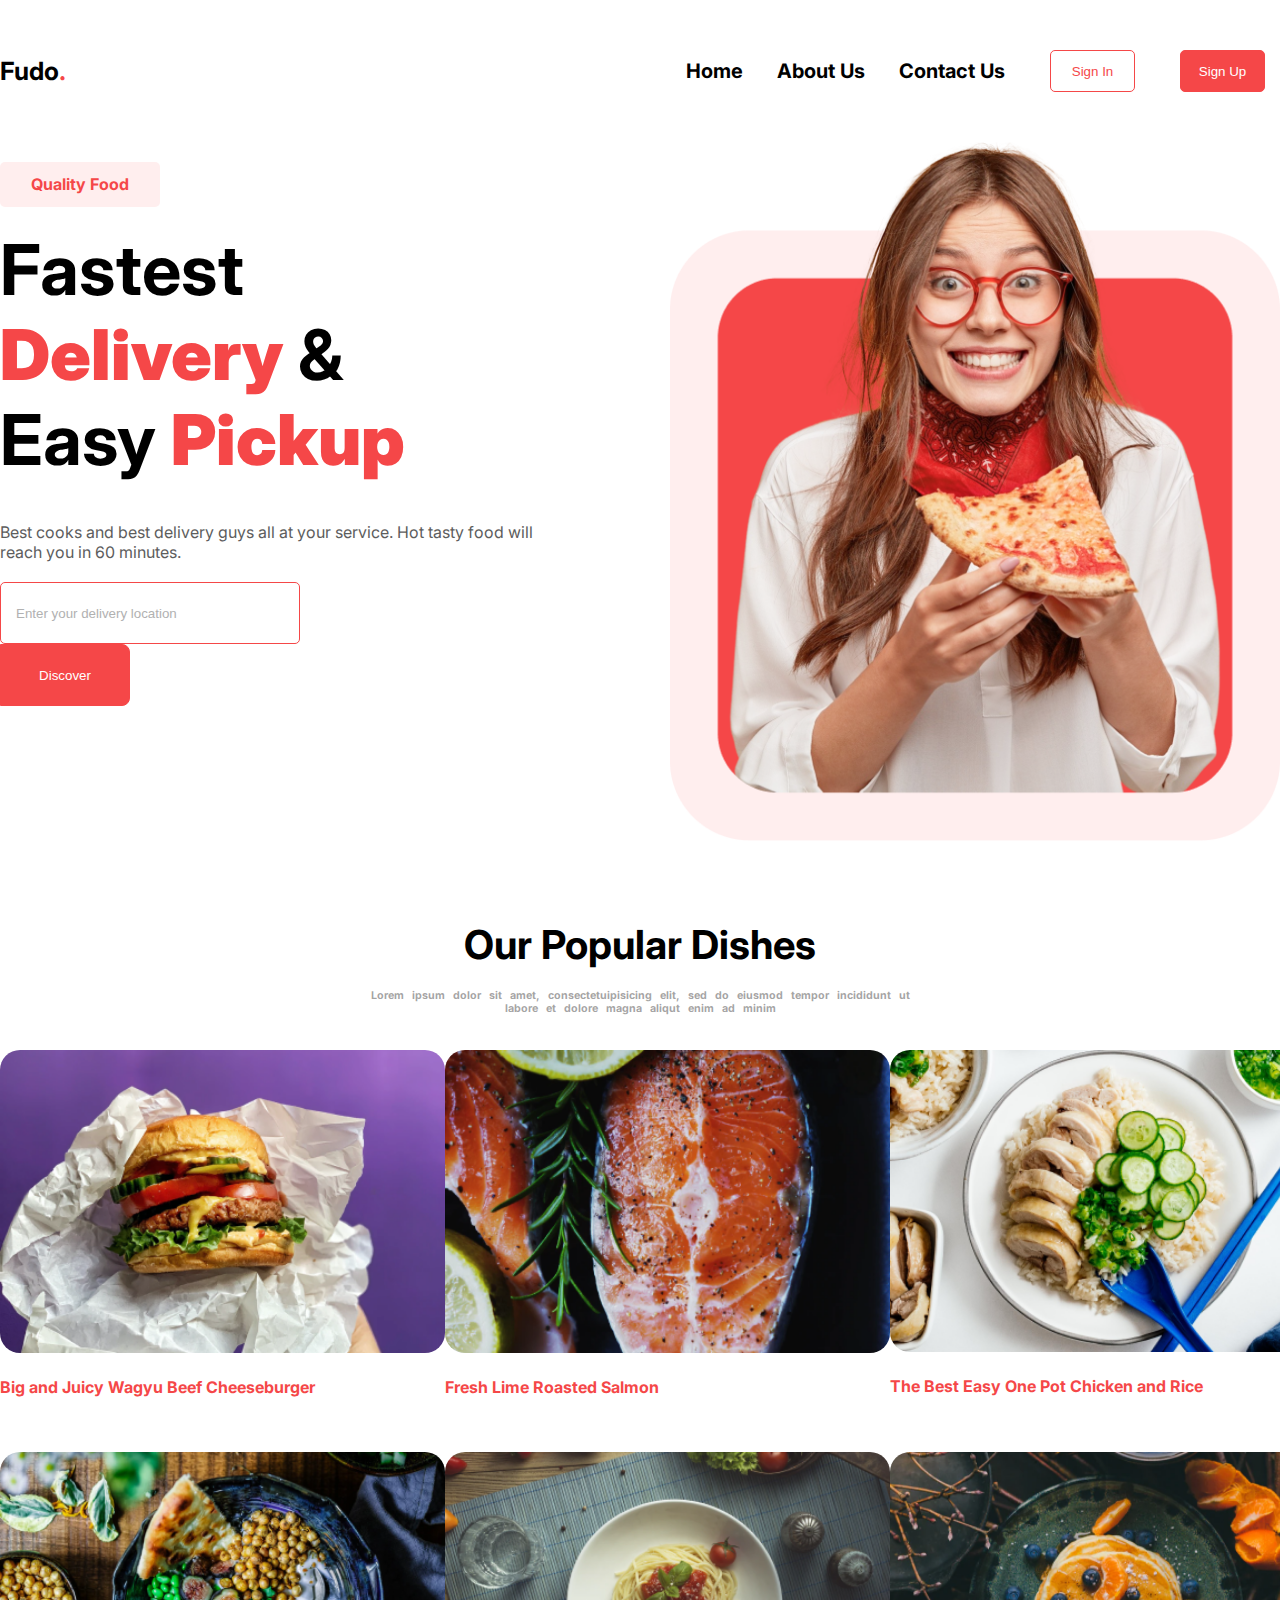
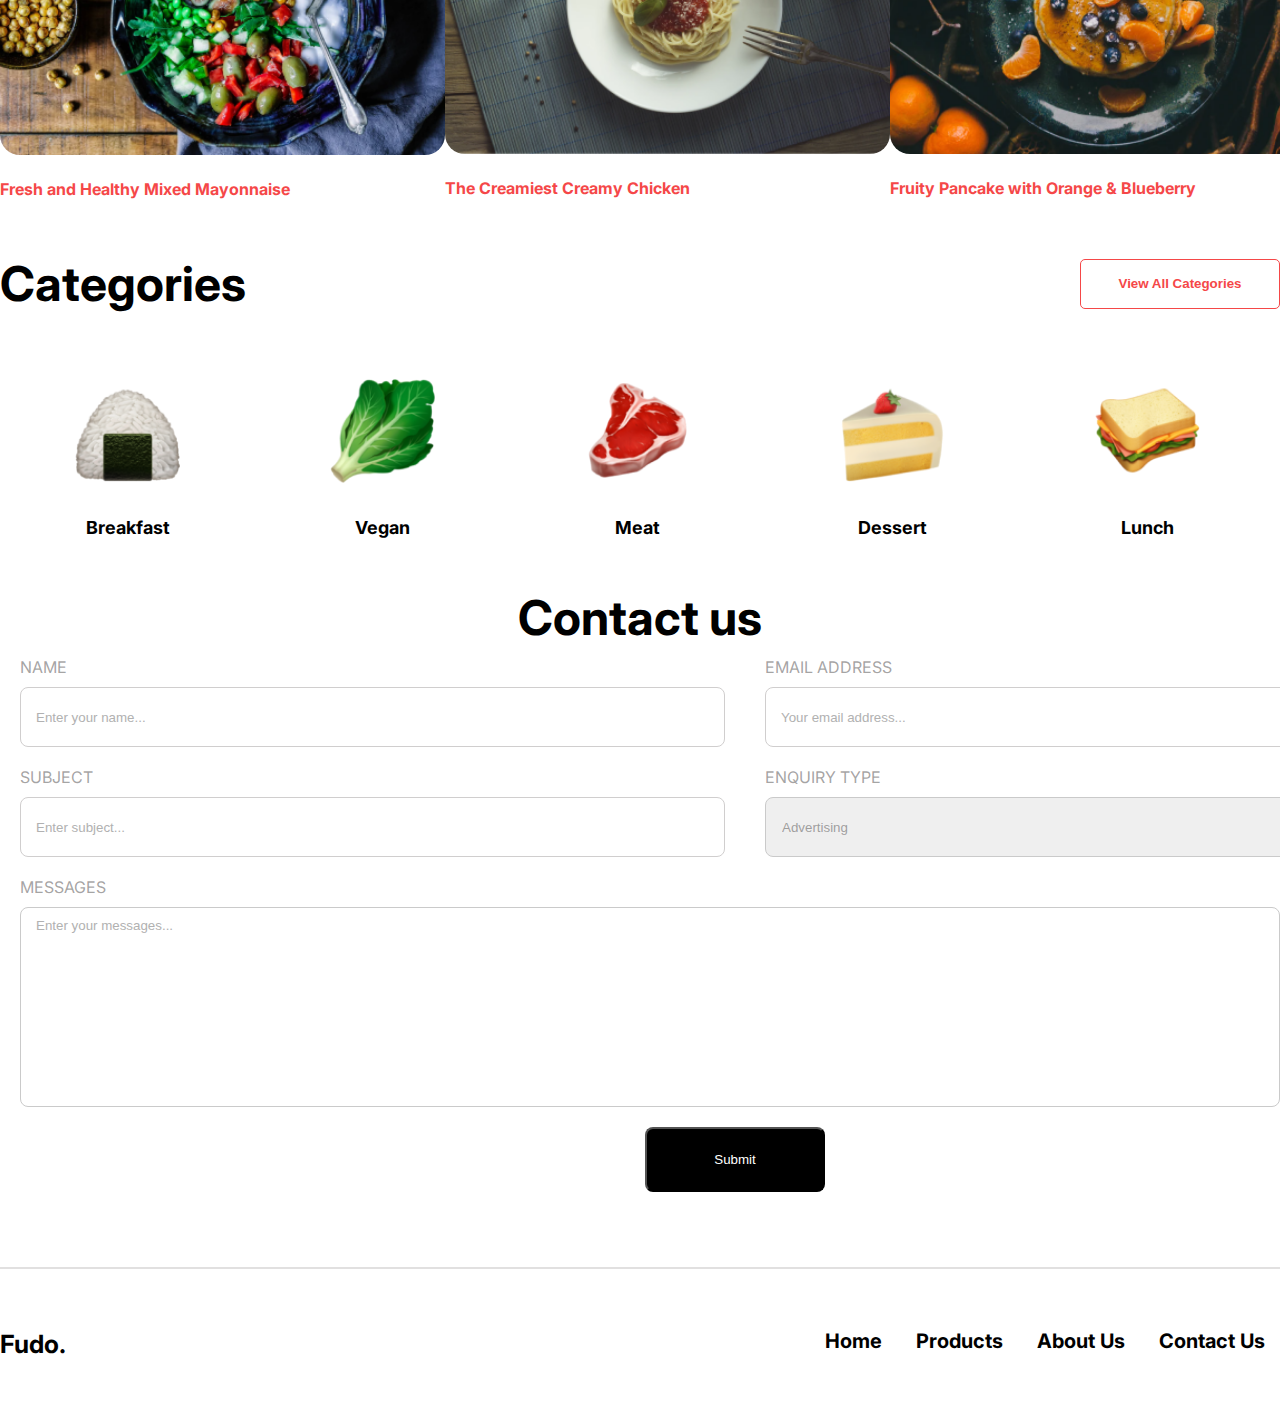
==== index.html @ 9d68d571 "first commit" ====
<!DOCTYPE html>
<html lang="en">
<head>
    <meta charset="UTF-8">
    <meta http-equiv="X-UA-Compatible" content="IE=edge">
    <meta name="viewport" content="width=device-width, initial-scale=1.0">
    <title>Home</title>
    <link rel="stylesheet" href="./css/home.css">
</head>
<body>
    <div class="container">
        <div class="header">
            <div class="header_left">
                <h5>Fudo<span style="color:#F54748">.</span></h5>
            </div>
            <div class="header_right">
                <div class="menu">
                    <ul>
                        <li><a href=".comp/home.html">Home</a></li>
                        <li><a href=".comp/product.html">About Us</a></li>
                        <li><a href=".comp/detail.html">Contact Us</a></li>
                    </ul>
                </div>
                <div class="signIn">
                    <a href=".comp/login.html"><button>Sign In</button></a>
                </div>
                <div class="signUp">
                    <a href=".comp/signUp.html"><button>Sign Up</button></a>
                    
                </div>
            </div>
        </div>
        <div class="sub_content">
            <div class="sub_text">
                <div class="quality">
                    <b><p>Quality Food</p></b>
                </div>
                <br>
                <div class="text_big">
                    <h1>Fastest <br><strong style="color:#F54748;"> Delivery</strong> & <br> Easy <strong style="color:#F54748;"> Pickup</strong></h1>
                </div>
                <div class="text_small">
                    <p>Best cooks and best delivery guys all at your service. Hot tasty food will <br> reach you in 60 minutes.</p>
                </div>
                <div class="discover">
                    <div>
                        <input type="text" placeholder="Enter your delivery location">
                    </div>
                    <div>
                        <button>Discover</button>
                    </div>
                    
                </div>
            </div>
            <div class="sub_banner_img">
                <img src="./imgs/Images.png" alt="">
            </div>
        </div>
        <div class="text_between">
            <h2>Our Popular Dishes</h2>
            <div class="h6-one">
                <h6>Lorem ipsum dolor sit amet, consectetuipisicing elit, sed do eiusmod tempor incididunt ut <br> labore et dolore magna aliqut enim ad minim </h6>
            </div>
            
        </div>
        <div class="news">
            <div class="news_content_one">
                <div class="content_item">
                    <img src="./imgs/image 26.png" alt="">
                    <div class="item_p"> <p>Big and Juicy Wagyu Beef Cheeseburger</p></div>
                </div>
                <div class="content_item">
                    <img src="./imgs/image 26 (1).png" alt="">
                    <div class="item_p"><p>Fresh Lime Roasted Salmon</p></div>
                </div>
                <div class="content_item">
                    <img src="./imgs/image 26 (2).png" alt="">
                    <div class="item_p"><p>The Best Easy One Pot Chicken and Rice</p></div>
                </div>
            </div>
            <div class="news_content_one">
                <div class="content_item">
                    <img src="./imgs/image 26 (3).png" alt="">
                    <div class="item_p"><p>Fresh and Healthy Mixed Mayonnaise </p></div>
                </div>
                <div class="content_item">
                    <img src="./imgs/image 26 (4).png" alt="">
                    <div class="item_p"><p>The Creamiest Creamy Chicken</p></div>
                </div>
                <div class="content_item">
                    <img src="./imgs/image 26 (5).png" alt="">
                    <div class="item_p"><p>Fruity Pancake with Orange & Blueberry</p></div>
                </div>
            </div>
        </div>
        <div class="cate">
            <div class="Categories">
                <div class="h2-cate"><h2>Categories</h2></div>
                <div class="btn-cate"><button>View All Categories</button></div>
            </div>
            <div class="img_food">
                <div class="food_item">
                    <img src="./imgs/rice.png" alt="">
                    <p>Breakfast</p>
                </div>
                <div class="food_item">
                    <img src="./imgs/rau.png" alt="">
                    <p>Vegan</p>
                </div>
                <div class="food_item">
                    <img src="./imgs/meat.png" alt="">
                    <p>Meat</p>
                </div>
                <div class="food_item">
                    <img src="./imgs/ceak.png" alt="">
                    <p>Dessert</p>
                </div>
                <div class="food_item">
                    <img src="./imgs/sanwich.png" alt="">
                    <p>Lunch</p>
                </div>
                <div class="food_item">
                    <img src="./imgs/so.png" alt="">
                    <p>Chocolate</p>
                </div>
                
            </div>
            <div class="form-cate">
                <h2>Contact us</h2>
                <div class="form_check">
                        <div class="form_item">
                             <label class="form_label" for="">NAME</label> <br>
                            <input class="form_req" type="text" placeholder="Enter your name...">
                            <br>
                        </div>
                        <div class="form_item">
                            <label class="form_label"  for="">EMAIL ADDRESS</label> <br>
                            <input class="form_req" type="email" placeholder="Your email address...">
                            <br>
                           </div>
                       <div class="form_item">
                         <label class="form_label"  for="">SUBJECT</label> <br>
                        <input class="form_req" type="text" placeholder="Enter subject...">
                        <br>
                        </div>
                      
               
                    <div class="form_item">
                        <label class="form_label" for="">ENQUIRY TYPE</label> <br>
                        <select class="form_select" name="" id="">
                            <option value="">Advertising</option>
                            <option value="">Advertising 1</option>
                            <option value="">Advertising 2</option>
                        </select>
                    </div>
                 
                </div>
                  
                       
                  
                </div>
            <div class="form_big"> 
                <div class="form_big_item">
                    <label for="">MESSAGES</label> <br>
                    <input id="messeges" type="text" placeholder="Enter your messages...">
                </div>
                <div class="btn_two">
                    <button type="submit" required>Submit</button>
                </div>
            
          
            </div>
        </div>
        <hr>
        </div>
        <div class="fooster_home">
            <div class="fooster_left">
                <h5>Fudo.</h5>
            </div>
            <div class="fooster_right">
                <ul>
                    <li><a href="#">Home</a></li>
                    <li><a href="#">Products</a></li>
                    <li><a href="#">About Us</a></li>
                    <li><a href="#">Contact Us</a></li>
                </ul>
            </div>
        </div>
    </div>
</body>
</html>
---- css/home.css ----
@import url('https://fonts.googleapis.com/css2?family=Inter:wght@400;600&display=swap');
*{
    margin: 0;
    padding: 0;
    box-sizing: border-box;
}
body{
    font-family: 'Inter';
}
/* responsive cho man mobile */


.container{
    max-width: 1440px;
    margin: 0 auto;
}

.header{
    display: flex;
    justify-content: space-between;
    align-items: center;
    margin-top: 50px;
}
.header_left h5{
    font-size: 25px;
}
 .header_right li{
    display: inline-block;
}
.header_right a{
    text-decoration: none; 
    padding: 0 15px;
    font-size: 20px;
    color:black;
    font-weight: bold;
} 
.signIn button{
    width: 85px;
    height: 42px;
    margin: 0 15px;
    border: 1px solid #F54748;
    background-color: white;
    border-radius: 5px;
    color: #F54748;
    cursor: pointer;
}
.signUp button{
    width: 85px;
    height: 42px;
    border-radius: 5px;
    border: 1px solid #F54748;
    background-color:  #F54748;
    color: white;
    cursor: pointer;
}
.menu a:hover{
    color:#F54748;
}
.header_right{
    display: flex;
    align-items: center;
}
.sub_content{
    display: flex;
    justify-content: space-between;
    margin-top: 50px;
}
.quality{
    width: 160px;
    height: 45px;
    background-color: #FFEEEE;
    border-radius: 5px;
}
.quality p{
    text-align: center;
    padding-top: 12px;
    color:#F54748;
}
.sub_banner_img img{
    width: 610px;
}
.sub_text{
    width: 620px;
    margin-top: 20px;
}
.text_big h1{
    font-size: 70px;
    font-weight: bold;
}
.text_big{
    margin-bottom: 40px;
}
.text_small p{
    color:#5D5D5D;
}
.text_small{
    margin-bottom: 20px;
}
.discover{
    position: relative;
    
}
.discover input{
    width: 300px;
    height: 62px;
    border-radius: 5px;
    border: 1px solid #F54748;
}
.discover button{
    width: 130px;
    height: 62px;
    left: 291px;
    border-radius: 8px;
    border-top-left-radius:0 ;
    border-bottom-left-radius:0 ;
    background-color: #F54748;
    border: #F54748 1px solid;
    color: white;
    cursor: pointer;
}
::placeholder{
    padding-left: 15px ;
    color:#B1B1B1;
}
#messeges::placeholder{
   position: absolute;
   top: 5%;
}
.text_between{
    text-align: center;
}
.text_between h2{
    margin-top: 75px;
}
.h6-one h6{
    word-spacing: 5px;
    color: #68666699;
}
.h6-one{
    margin-top: 20px;
}
.text_between h2{
    font-size: 40px;
}
.news_content_one{
    display: flex;
    justify-content: space-between;
}
.news{
    margin-top: 35px;
}
.content_item img{
    width: 445px;
    border-radius: 20px;
}
.item_p p{
    color:#F54748;
    margin: 20px 0;
    font-weight: bold;
    margin-bottom: 55px;
}
.Categories{
    display: flex;
    justify-content: space-between;
    align-items: center;
}
.h2-cate h2{
    font-size: 48px;
}
.btn-cate button{
    width: 200px;
    height: 50px;
    color:#F54748;
    border-radius: 5px;
    background-color: white;
    font-weight: bold;
    border:1px solid #F54748;
    cursor: pointer;
}
.img_food{
    display: flex;
    justify-content: space-around;
    margin-top: 65px;
    
}
.img_food img{
    width: 105px;
    margin: 0 75px;
}
.food_item p{
    font-weight: bold;
    font-size: 18px;
    text-align: center;
    margin-top: 30px;
}
.form-cate h2{
    text-align: center;
    margin-top: 50px;
    font-size: 48px;
}
.form_check{
    display: flex;
    justify-content: space-between;
}
.form_req{
    width: 705px;
    height: 60px;
    margin-bottom: 10px;
    border-radius: 8px;
    border: 1px #cacaca solid;
}
.form_label{
    line-height: 40px;
    color: #68666699;
}
.form_req{
    width: 705px;
    height: 60px;
    margin-bottom: 10px;
    border-radius: 8px;
    border: 1px #d0cece solid;
}
.form_label{
    line-height: 40px;
    color: #68666699;
}
.form_select{
    width: 705px;
    height: 60px;
    margin-bottom: 10px;
    border-radius: 8px;
    padding: 0 12px;
    color: #68666699;
    border: 1px #cacaca solid;
}
.form_check{
    display: grid;
    grid-template-columns: repeat(2,1fr)
}
.form_big{
    margin-left: 20px;
}
.form_big input{
    margin-left:0%;
    width: 100%;
    height: 200px;
    border-radius: 8px;
    border: 1px #cacaca solid;
}
.form_big label{
    line-height: 40px;
    color: #68666699;
} 
.btn_two button{
    margin-top: 20px;
    width: 180px;
    height: 65px;
    color: white;
    background-color: black;
    border-radius: 8px;
    margin-left: 625px;
    cursor: pointer;
}
.form_item{
    margin:0 20px;
}

hr{
    border: 1px #e1e0e0 solid;
    margin-top: 75px;
}
.fooster_home{
    display: flex;
    justify-content: space-between;
    margin-top: 60px;
    margin-bottom: 50px;
}
.fooster_home h5{
    font-size: 25px;
}
.fooster_home li{
    display: inline-block;
}
.fooster_home a{
    text-decoration: none;
    padding: 0 15px;
    color:black;
    font-size: 20px;
    font-weight: bold;
}
.fooster_home a:hover{
    color:#F54748;
}


@media only screen and (max-width:1024px){
    .container{
        max-width:1024px;
        width: 1440px;
        margin: 0 auto;
    }
    .news_content_one{
        display: grid;
        grid-template-columns:repeat(2,1fr)
    }
   
    .img_food{
        display: grid;
        grid-template-columns:repeat(3,1fr) 
    }
    .form_left input{
        width: 705px;
        height: 60px;
        margin-bottom: 10px;
        border-radius: 8px;
        border: 1px #cacaca solid;
    }
    .form_left label{
        line-height: 40px;
        color: #68666699;
    }
    
    .form_check{
        display:grid;
        grid-template-columns:repeat(1,1fr);
       
    }

    .form_big{
        margin-left: 20px;
    }
    .form_big input{
        margin-left:0%;
        width: 100%;
        height: 200px;
        border-radius: 8px;
        border: 1px #cacaca solid;
    }
    .form_big label{
        line-height: 40px;
        color: #68666699;
    } 
}
@media only screen and (max-width:600px){
    .container{
         max-width: 600px;
    }
    
 }
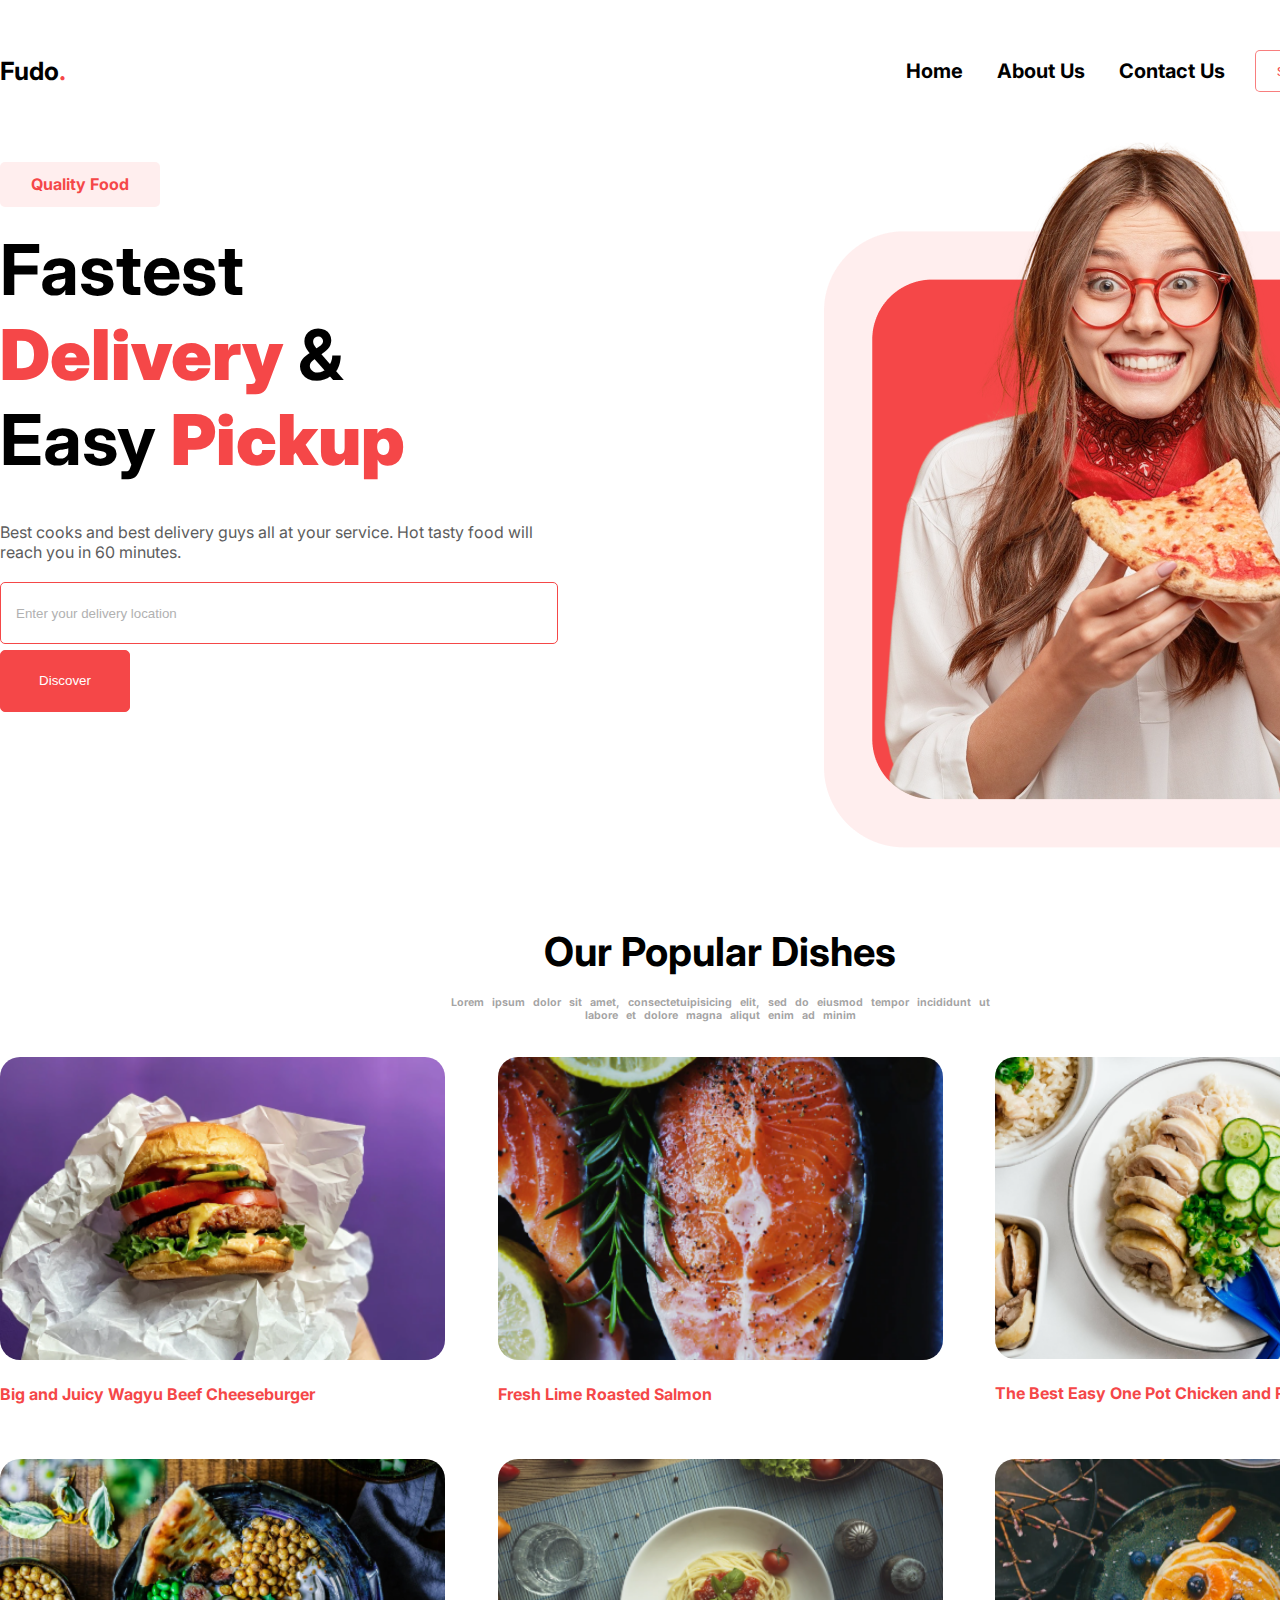
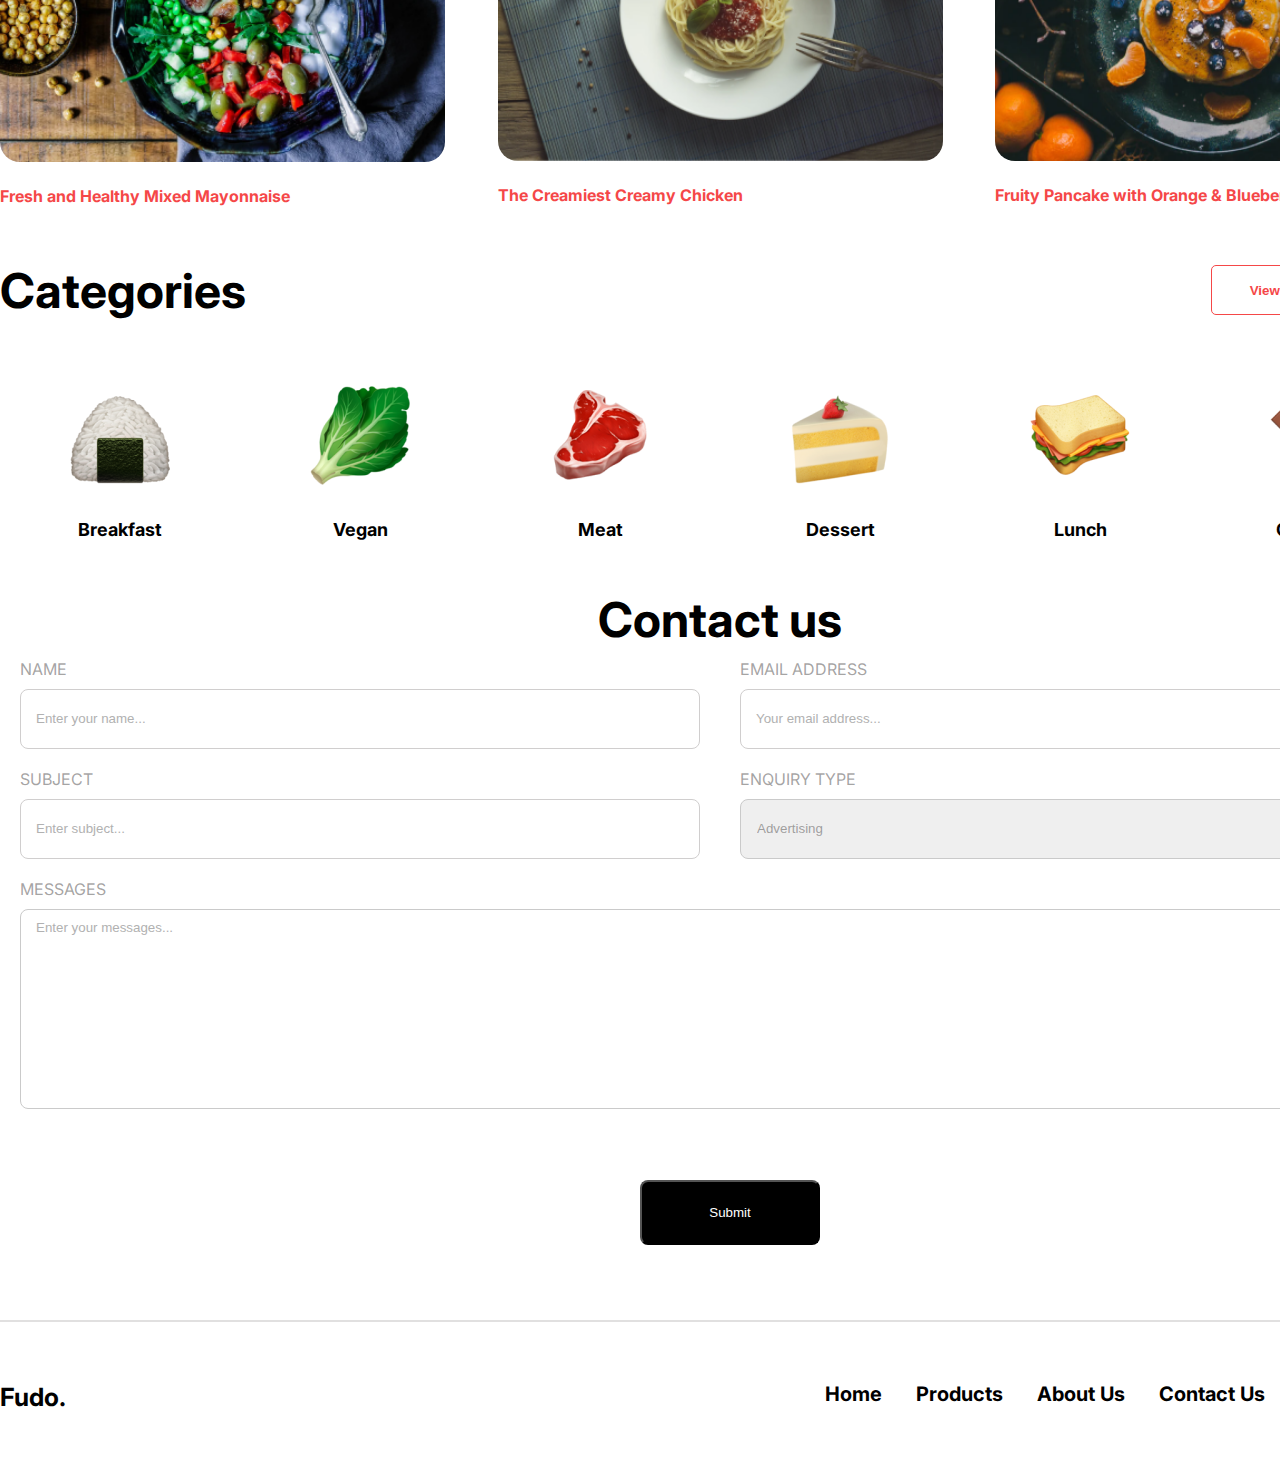
==== commit a628c956: "first commit" ====
--- a/index.html
+++ b/index.html
@@ -1,5 +1,6 @@
 <!DOCTYPE html>
 <html lang="en">
+
 <head>
     <meta charset="UTF-8">
     <meta http-equiv="X-UA-Compatible" content="IE=edge">
@@ -7,40 +8,131 @@
     <title>Home</title>
     <link rel="stylesheet" href="./css/home.css">
 </head>
+
 <body>
     <div class="container">
         <div class="header">
+            <div class="open" onclick="showhide()">
+                <span>
+
+                </span>
+                <span>
+
+                </span>
+                <span>
+
+                </span>
+            </div>
             <div class="header_left">
                 <h5>Fudo<span style="color:#F54748">.</span></h5>
             </div>
             <div class="header_right">
-                <div class="menu">
+
+                <!-- <div class="menu">
                     <ul>
                         <li><a href=".comp/home.html">Home</a></li>
                         <li><a href=".comp/product.html">About Us</a></li>
                         <li><a href=".comp/detail.html">Contact Us</a></li>
                     </ul>
-                </div>
-                <div class="signIn">
+                </div> -->
+                <!-- <div class="signIn">
                     <a href=".comp/login.html"><button>Sign In</button></a>
                 </div>
                 <div class="signUp">
                     <a href=".comp/signUp.html"><button>Sign Up</button></a>
-                    
-                </div>
+                </div> -->
+                <script>
+                    let headerLast = ``
+                    let headerfull = `<div class="menu">
+                    <ul>
+                        <li><a href=".comp/home.html">Home</a></li>
+                        <li><a href=".comp/product.html">About Us</a></li>
+                        <li><a href=".comp/detail.html">Contact Us</a></li>
+                    </ul>
+                </div> <div class="signIn">
+                    <a href=".comp/login.html"><button>Sign In</button></a>
+                </div> <div class="signUp">
+                    <a href=".comp/signUp.html"><button>Sign Up</button></a>
+                </div>`
+                    let headerSign = `<div class="signIn">
+                    <a href=".comp/login.html"><button>Sign In</button></a>
+                </div> <div class="signUp">
+                    <a href=".comp/signUp.html"><button>Sign Up</button></a>
+                </div>`
+                    let headerMenu = ` <div class="close" onclick="showhide()">
+                    <span>
+
+                    </span>
+                    <span>
+
+                    </span>
+                   
+                </div><div class="menu">
+                    <ul>
+                        <li><a href=".comp/home.html">Home</a></li>
+                        <li><a href=".comp/product.html">About Us</a></li>
+                        <li><a href=".comp/detail.html">Contact Us</a></li>
+                    </ul>
+                </div>`
+
+                    const header = document.querySelector('.header')
+                    const menu_content = document.createElement('div')
+                    menu_content.className = 'header_sign'
+                    const headerRight = document.querySelector('.header_right')
+                    const open = document.querySelector('.open')
+
+                    console.log(headerRight)
+                    window.addEventListener("load", () => {
+                        if (window.innerWidth < 660) {
+                            headerRight.innerHTML = headerMenu
+                            menu_content.innerHTML = headerSign
+                            header.appendChild(menu_content)
+                        } else {
+
+                            headerRight.innerHTML = headerfull
+
+
+                        }
+                    })
+                    window.addEventListener("resize", () => {
+                        if (window.innerWidth < 660) {
+                            headerRight.innerHTML = headerMenu
+                            menu_content.innerHTML = headerSign
+                            header.appendChild(menu_content)
+
+                        } else {
+                            headerRight.innerHTML = headerfull
+                            header.removeChild(menu_content)
+
+                        }
+                    })
+                    const showhide = () => {
+                        headerRight.classList.toggle('active')
+                    }
+                    window.addEventListener('scroll', () => {
+                        console.log('w')
+                        if (document.documentElement.scrollTop > 20) {
+                            header.classList.add('active1')
+                        } else { header.classList.remove('active1') }
+                    })
+                </script>
             </div>
         </div>
         <div class="sub_content">
             <div class="sub_text">
                 <div class="quality">
-                    <b><p>Quality Food</p></b>
+                    <b>
+                        <p>Quality Food</p>
+                    </b>
                 </div>
                 <br>
                 <div class="text_big">
-                    <h1>Fastest <br><strong style="color:#F54748;"> Delivery</strong> & <br> Easy <strong style="color:#F54748;"> Pickup</strong></h1>
+                    <h1>Fastest <br><strong style="color:#F54748;"> Delivery</strong> & <br> Easy <strong
+                            style="color:#F54748;"> Pickup</strong></h1>
                 </div>
                 <div class="text_small">
-                    <p>Best cooks and best delivery guys all at your service. Hot tasty food will <br> reach you in 60 minutes.</p>
+                    <p>Best cooks and best delivery guys all at your service. Hot tasty food will <br> reach you in 60
+                        minutes.</p>
                 </div>
                 <div class="discover">
                     <div>
@@ -49,7 +141,7 @@
                     <div>
                         <button>Discover</button>
                     </div>
-                    
+
                 </div>
             </div>
             <div class="sub_banner_img">
@@ -59,43 +151,58 @@
         <div class="text_between">
             <h2>Our Popular Dishes</h2>
             <div class="h6-one">
-                <h6>Lorem ipsum dolor sit amet, consectetuipisicing elit, sed do eiusmod tempor incididunt ut <br> labore et dolore magna aliqut enim ad minim </h6>
-            </div>
-            
+                <h6>Lorem ipsum dolor sit amet, consectetuipisicing elit, sed do eiusmod tempor incididunt ut <br>
+                    labore et dolore magna aliqut enim ad minim </h6>
+            </div>
+
         </div>
         <div class="news">
             <div class="news_content_one">
                 <div class="content_item">
                     <img src="./imgs/image 26.png" alt="">
-                    <div class="item_p"> <p>Big and Juicy Wagyu Beef Cheeseburger</p></div>
+                    <div class="item_p">
+                        <p>Big and Juicy Wagyu Beef Cheeseburger</p>
+                    </div>
                 </div>
                 <div class="content_item">
                     <img src="./imgs/image 26 (1).png" alt="">
-                    <div class="item_p"><p>Fresh Lime Roasted Salmon</p></div>
+                    <div class="item_p">
+                        <p>Fresh Lime Roasted Salmon</p>
+                    </div>
                 </div>
                 <div class="content_item">
                     <img src="./imgs/image 26 (2).png" alt="">
-                    <div class="item_p"><p>The Best Easy One Pot Chicken and Rice</p></div>
+                    <div class="item_p">
+                        <p>The Best Easy One Pot Chicken and Rice</p>
+                    </div>
                 </div>
             </div>
             <div class="news_content_one">
                 <div class="content_item">
                     <img src="./imgs/image 26 (3).png" alt="">
-                    <div class="item_p"><p>Fresh and Healthy Mixed Mayonnaise </p></div>
+                    <div class="item_p">
+                        <p>Fresh and Healthy Mixed Mayonnaise </p>
+                    </div>
                 </div>
                 <div class="content_item">
                     <img src="./imgs/image 26 (4).png" alt="">
-                    <div class="item_p"><p>The Creamiest Creamy Chicken</p></div>
+                    <div class="item_p">
+                        <p>The Creamiest Creamy Chicken</p>
+                    </div>
                 </div>
                 <div class="content_item">
                     <img src="./imgs/image 26 (5).png" alt="">
-                    <div class="item_p"><p>Fruity Pancake with Orange & Blueberry</p></div>
+                    <div class="item_p">
+                        <p>Fruity Pancake with Orange & Blueberry</p>
+                    </div>
                 </div>
             </div>
         </div>
         <div class="cate">
             <div class="Categories">
-                <div class="h2-cate"><h2>Categories</h2></div>
+                <div class="h2-cate">
+                    <h2>Categories</h2>
+                </div>
                 <div class="btn-cate"><button>View All Categories</button></div>
             </div>
             <div class="img_food">
@@ -123,28 +230,28 @@
                     <img src="./imgs/so.png" alt="">
                     <p>Chocolate</p>
                 </div>
-                
+
             </div>
             <div class="form-cate">
                 <h2>Contact us</h2>
                 <div class="form_check">
-                        <div class="form_item">
-                             <label class="form_label" for="">NAME</label> <br>
-                            <input class="form_req" type="text" placeholder="Enter your name...">
-                            <br>
-                        </div>
-                        <div class="form_item">
-                            <label class="form_label"  for="">EMAIL ADDRESS</label> <br>
-                            <input class="form_req" type="email" placeholder="Your email address...">
-                            <br>
-                           </div>
-                       <div class="form_item">
-                         <label class="form_label"  for="">SUBJECT</label> <br>
+                    <div class="form_item">
+                        <label class="form_label" for="">NAME</label> <br>
+                        <input class="form_req" type="text" placeholder="Enter your name...">
+                        <br>
+                    </div>
+                    <div class="form_item">
+                        <label class="form_label" for="">EMAIL ADDRESS</label> <br>
+                        <input class="form_req" type="email" placeholder="Your email address...">
+                        <br>
+                    </div>
+                    <div class="form_item">
+                        <label class="form_label" for="">SUBJECT</label> <br>
                         <input class="form_req" type="text" placeholder="Enter subject...">
                         <br>
-                        </div>
-                      
-               
+                    </div>
+
+
                     <div class="form_item">
                         <label class="form_label" for="">ENQUIRY TYPE</label> <br>
                         <select class="form_select" name="" id="">
@@ -153,13 +260,13 @@
                             <option value="">Advertising 2</option>
                         </select>
                     </div>
-                 
-                </div>
-                  
-                       
-                  
-                </div>
-            <div class="form_big"> 
+
+                </div>
+
+
+
+            </div>
+            <div class="form_big">
                 <div class="form_big_item">
                     <label for="">MESSAGES</label> <br>
                     <input id="messeges" type="text" placeholder="Enter your messages...">
@@ -167,25 +274,26 @@
                 <div class="btn_two">
                     <button type="submit" required>Submit</button>
                 </div>
-            
-          
+
+
             </div>
         </div>
         <hr>
-        </div>
-        <div class="fooster_home">
-            <div class="fooster_left">
-                <h5>Fudo.</h5>
-            </div>
-            <div class="fooster_right">
-                <ul>
-                    <li><a href="#">Home</a></li>
-                    <li><a href="#">Products</a></li>
-                    <li><a href="#">About Us</a></li>
-                    <li><a href="#">Contact Us</a></li>
-                </ul>
-            </div>
-        </div>
+    </div>
+    <div class="fooster_home">
+        <div class="fooster_left">
+            <h5>Fudo.</h5>
+        </div>
+        <div class="fooster_right">
+            <ul>
+                <li><a href="#">Home</a></li>
+                <li><a href="#">Products</a></li>
+                <li><a href="#">About Us</a></li>
+                <li><a href="#">Contact Us</a></li>
+            </ul>
+        </div>
+    </div>
     </div>
 </body>
+
 </html>--- a/css/home.css
+++ b/css/home.css
@@ -1,231 +1,289 @@
 @import url('https://fonts.googleapis.com/css2?family=Inter:wght@400;600&display=swap');
-*{
+
+* {
     margin: 0;
     padding: 0;
     box-sizing: border-box;
 }
-body{
+
+body {
     font-family: 'Inter';
 }
+
 /* responsive cho man mobile */
 
-
-.container{
-    max-width: 1440px;
+.open {
+    display: none;
+}
+
+.container {
+    width: 1440px;
     margin: 0 auto;
-}
-
-.header{
+    transition: 2s;
+}
+
+.btn-cate {
+    margin-right: 2%;
+}
+
+.header {
     display: flex;
     justify-content: space-between;
     align-items: center;
     margin-top: 50px;
 }
-.header_left h5{
+
+.header_left h5 {
     font-size: 25px;
 }
- .header_right li{
+
+.header_right li {
     display: inline-block;
 }
-.header_right a{
-    text-decoration: none; 
+
+.header_right .menu a {
+    text-decoration: none;
     padding: 0 15px;
     font-size: 20px;
-    color:black;
+    color: black;
     font-weight: bold;
-} 
-.signIn button{
+}
+
+.signIn button {
     width: 85px;
     height: 42px;
     margin: 0 15px;
-    border: 1px solid #F54748;
+    border: 1px solid #f54747b3;
     background-color: white;
     border-radius: 5px;
     color: #F54748;
     cursor: pointer;
-}
-.signUp button{
+    transition: 0.5s;
+}
+
+.signIn button:hover {
+    border: 1px solid rgb(255, 0, 0);
+    background-color: rgba(255, 0, 0, 0.087);
+    color: rgb(0, 0, 0);
+}
+
+
+.signUp button {
     width: 85px;
     height: 42px;
     border-radius: 5px;
     border: 1px solid #F54748;
-    background-color:  #F54748;
+    background-color: #F54748;
     color: white;
     cursor: pointer;
 }
-.menu a:hover{
-    color:#F54748;
-}
-.header_right{
+
+.menu a:hover {
+    color: #F54748;
+}
+
+.header_right {
     display: flex;
     align-items: center;
 }
-.sub_content{
+
+.sub_content {
     display: flex;
     justify-content: space-between;
     margin-top: 50px;
 }
-.quality{
+
+.quality {
     width: 160px;
     height: 45px;
     background-color: #FFEEEE;
     border-radius: 5px;
 }
-.quality p{
+
+.quality p {
     text-align: center;
     padding-top: 12px;
-    color:#F54748;
-}
-.sub_banner_img img{
-    width: 610px;
-}
-.sub_text{
+    color: #F54748;
+}
+
+.sub_banner_img img {
+    width: 100%;
+}
+
+.sub_text {
     width: 620px;
     margin-top: 20px;
 }
-.text_big h1{
+
+.text_big h1 {
     font-size: 70px;
     font-weight: bold;
 }
-.text_big{
+
+.text_big {
     margin-bottom: 40px;
 }
-.text_small p{
-    color:#5D5D5D;
-}
-.text_small{
+
+.text_small p {
+    color: #5D5D5D;
+}
+
+.text_small {
     margin-bottom: 20px;
 }
-.discover{
+
+.discover {
     position: relative;
-    
-}
-.discover input{
-    width: 300px;
+    width: 90%;
+    transition: 2s;
+}
+
+.discover input {
+    width: 100%;
     height: 62px;
     border-radius: 5px;
     border: 1px solid #F54748;
 }
-.discover button{
+
+.discover button {
     width: 130px;
     height: 62px;
     left: 291px;
-    border-radius: 8px;
-    border-top-left-radius:0 ;
-    border-bottom-left-radius:0 ;
+    border-radius: 5px;
+    margin-top: 1%;
     background-color: #F54748;
     border: #F54748 1px solid;
     color: white;
     cursor: pointer;
 }
-::placeholder{
-    padding-left: 15px ;
-    color:#B1B1B1;
-}
-#messeges::placeholder{
-   position: absolute;
-   top: 5%;
-}
-.text_between{
+
+::placeholder {
+    padding-left: 15px;
+    color: #B1B1B1;
+}
+
+#messeges::placeholder {
+    position: absolute;
+    top: 5%;
+}
+
+.text_between {
     text-align: center;
 }
-.text_between h2{
+
+.text_between h2 {
     margin-top: 75px;
 }
-.h6-one h6{
+
+.h6-one h6 {
     word-spacing: 5px;
     color: #68666699;
 }
-.h6-one{
+
+.h6-one {
     margin-top: 20px;
 }
-.text_between h2{
+
+.text_between h2 {
     font-size: 40px;
 }
-.news_content_one{
+
+.news_content_one {
     display: flex;
     justify-content: space-between;
 }
-.news{
+
+.news {
     margin-top: 35px;
 }
-.content_item img{
+
+
+
+.content_item img {
     width: 445px;
     border-radius: 20px;
 }
-.item_p p{
-    color:#F54748;
+
+.item_p p {
+    color: #F54748;
     margin: 20px 0;
     font-weight: bold;
     margin-bottom: 55px;
 }
-.Categories{
+
+.Categories {
     display: flex;
     justify-content: space-between;
     align-items: center;
 }
-.h2-cate h2{
+
+.h2-cate h2 {
     font-size: 48px;
 }
-.btn-cate button{
+
+.btn-cate button {
     width: 200px;
     height: 50px;
-    color:#F54748;
+    color: #F54748;
     border-radius: 5px;
     background-color: white;
     font-weight: bold;
-    border:1px solid #F54748;
+    border: 1px solid #F54748;
     cursor: pointer;
 }
-.img_food{
+
+.img_food {
     display: flex;
     justify-content: space-around;
     margin-top: 65px;
-    
-}
-.img_food img{
-    width: 105px;
-    margin: 0 75px;
-}
-.food_item p{
+
+}
+
+
+
+.food_item p {
     font-weight: bold;
     font-size: 18px;
     text-align: center;
     margin-top: 30px;
 }
-.form-cate h2{
+
+.form-cate h2 {
     text-align: center;
     margin-top: 50px;
     font-size: 48px;
 }
-.form_check{
-    display: flex;
-    justify-content: space-between;
-}
-.form_req{
+
+
+
+.form_req {
     width: 705px;
     height: 60px;
     margin-bottom: 10px;
     border-radius: 8px;
     border: 1px #cacaca solid;
 }
-.form_label{
+
+.form_label {
     line-height: 40px;
     color: #68666699;
 }
-.form_req{
+
+.form_req {
     width: 705px;
     height: 60px;
     margin-bottom: 10px;
     border-radius: 8px;
     border: 1px #d0cece solid;
 }
-.form_label{
+
+.form_label {
     line-height: 40px;
     color: #68666699;
 }
-.form_select{
-    width: 705px;
+
+.form_select {
+    width: 100%;
     height: 60px;
     margin-bottom: 10px;
     border-radius: 8px;
@@ -233,122 +291,349 @@
     color: #68666699;
     border: 1px #cacaca solid;
 }
-.form_check{
+
+.form_check {
     display: grid;
-    grid-template-columns: repeat(2,1fr)
-}
-.form_big{
+    grid-template-columns: repeat(2, 1fr)
+}
+
+.form_big {
     margin-left: 20px;
 }
-.form_big input{
-    margin-left:0%;
+
+.form_item input {
     width: 100%;
+
+}
+
+
+
+.form_big input {
+    margin-left: 0%;
+    width: 98.5%;
     height: 200px;
     border-radius: 8px;
     border: 1px #cacaca solid;
 }
-.form_big label{
+
+.form_big label {
     line-height: 40px;
     color: #68666699;
-} 
-.btn_two button{
-    margin-top: 20px;
+}
+
+.btn_two {
+    text-align: center;
+}
+
+.btn_two button {
+    margin-top: 5%;
     width: 180px;
     height: 65px;
     color: white;
     background-color: black;
     border-radius: 8px;
-    margin-left: 625px;
+
     cursor: pointer;
 }
-.form_item{
-    margin:0 20px;
-}
-
-hr{
+
+.form_item {
+    margin: 0 20px;
+}
+
+hr {
     border: 1px #e1e0e0 solid;
     margin-top: 75px;
 }
-.fooster_home{
+
+.fooster_home {
     display: flex;
     justify-content: space-between;
     margin-top: 60px;
     margin-bottom: 50px;
 }
-.fooster_home h5{
+
+.fooster_home h5 {
     font-size: 25px;
 }
-.fooster_home li{
+
+.fooster_home li {
     display: inline-block;
 }
-.fooster_home a{
+
+.fooster_home a {
     text-decoration: none;
     padding: 0 15px;
-    color:black;
+    color: black;
     font-size: 20px;
     font-weight: bold;
 }
-.fooster_home a:hover{
-    color:#F54748;
-}
-
-
-@media only screen and (max-width:1024px){
-    .container{
-        max-width:1024px;
-        width: 1440px;
-        margin: 0 auto;
-    }
-    .news_content_one{
+
+.fooster_home a:hover {
+    color: #F54748;
+}
+
+
+@media only screen and (max-width:1024px) {
+    .container {
+        max-width: 1024px;
+        width: 100%;
+    }
+
+    .news_content_one {
         display: grid;
-        grid-template-columns:repeat(2,1fr)
-    }
-   
-    .img_food{
+        grid-template-columns: 1fr 1fr;
+        width: 100%;
+        transition: 2s;
+        gap: 0 1%;
+    }
+
+    .content_item {
+        text-align: center;
+    }
+
+    .sub_banner_img img {
+        max-width: 100%;
+        max-height: 100%;
+    }
+
+    .content_item img {
+        max-width: 100%;
+        max-height: 100%;
+    }
+
+    .discover {
+        position: relative;
+        width: 80%;
+    }
+
+    .discover div input {
+        position: relative;
+    }
+
+    .form_check {
         display: grid;
-        grid-template-columns:repeat(3,1fr) 
-    }
-    .form_left input{
-        width: 705px;
-        height: 60px;
-        margin-bottom: 10px;
-        border-radius: 8px;
-        border: 1px #cacaca solid;
-    }
-    .form_left label{
-        line-height: 40px;
-        color: #68666699;
-    }
-    
-    .form_check{
-        display:grid;
-        grid-template-columns:repeat(1,1fr);
-       
-    }
-
-    .form_big{
-        margin-left: 20px;
-    }
-    .form_big input{
-        margin-left:0%;
+        grid-template-columns: repeat(1, 1fr);
+    }
+
+    .form_select {
         width: 100%;
+    }
+
+    .form_big input {
+        margin-left: 0%;
+        width: 97.5%;
         height: 200px;
         border-radius: 8px;
         border: 1px #cacaca solid;
     }
-    .form_big label{
-        line-height: 40px;
-        color: #68666699;
-    } 
-}
-@media only screen and (max-width:600px){
-    .container{
-         max-width: 600px;
-    }
-    
- }
-
-
-
-
-
+
+    .header_left {
+        margin-left: 2.3%;
+    }
+
+    .sub_text {
+        margin-left: 2%;
+    }
+
+    .img_food {
+        display: grid;
+        grid-template-columns: repeat(4, 1fr);
+        gap: 5% 0;
+    }
+
+    .food_item {
+        display: flex;
+        flex-direction: column;
+        justify-content: center;
+        align-items: center;
+    }
+
+    .img_food img {
+        width: 50%;
+    }
+
+    .food_item p {
+        font-weight: bold;
+        font-size: 18px;
+        text-align: center;
+        margin-top: 30px;
+    }
+
+    .h2-cate {
+        margin-left: 2%;
+    }
+
+    .discover button {
+        margin-top: 1%;
+        border-radius: 5px;
+    }
+}
+
+@media only screen and (max-width:660px) {
+    .container {
+        max-width: 100%;
+        margin: 0 auto;
+        transition: 2s;
+    }
+
+    .header {
+        top: 0;
+        position: fixed;
+        width: 100%;
+        background-color: #f547473f;
+        height: 66px;
+        margin-top: 0;
+        z-index: 10;
+        transition: 0.5s;
+    }
+
+    .header.active1 {
+
+        background-color: #e3ff65;
+        height: 60px;
+
+    }
+
+    .header_right {
+        width: 100%;
+        height: 0;
+        background-color: #e1e0e0;
+        z-index: 10;
+
+        display: none;
+    }
+
+    .header_right.active {
+        height: 200vh;
+        background-color: #e1e0e0;
+        z-index: 10;
+        display: flex;
+        animation: identifier forwards 0.5s;
+
+
+    }
+
+    @keyframes identifier {
+        0% {
+            height: 0;
+        }
+
+        100% {
+            height: 200vh;
+        }
+    }
+
+    @keyframes identifier1 {
+        0% {
+            height: 200vh;
+        }
+
+        100% {
+            height: 0vh;
+        }
+    }
+
+    .open {
+        position: absolute;
+        left: 5%;
+        cursor: pointer;
+    }
+
+    .open span {
+        display: block;
+        height: 2px;
+        width: 20px;
+        background-color: #000000;
+        margin-top: 5px;
+    }
+
+    .close {
+        position: absolute;
+        left: 5%;
+        cursor: pointer;
+        width: 20px;
+        height: 20px;
+    }
+
+    .close span:nth-child(1) {
+        position: absolute;
+        display: block;
+        height: 2px;
+        width: 20px;
+        background-color: #000000;
+        margin-top: 5px;
+
+        rotate: 310deg;
+    }
+
+    .close span:nth-child(2) {
+        position: absolute;
+        display: block;
+        height: 2px;
+        width: 20px;
+        background-color: #000000;
+        margin-top: 5px;
+        z-index: 100;
+        rotate: 50deg;
+    }
+
+    .menu {
+
+        margin-top: 50%;
+        margin-left: 37%;
+    }
+
+    .menu ul {
+        display: flex;
+        flex-direction: column;
+        justify-content: space-between;
+        align-items: center;
+        height: 20vh;
+    }
+
+    .menu li {
+        display: flex;
+        flex-direction: column;
+        justify-content: center;
+        align-items: center;
+    }
+
+    .header_left {
+        position: absolute;
+        left: 38%;
+    }
+
+    .header_sign {
+        position: absolute;
+        display: flex;
+        left: 65%;
+    }
+
+    .signIn button {
+        width: 70px;
+        height: 40px;
+        border-radius: 5px;
+        border: 1px solid #f54747b3;
+        background-color: white;
+        border-radius: 5px;
+        color: #F54748;
+        cursor: pointer;
+        transition: 0.5s;
+    }
+
+    .sub_banner_img img {
+        margin-top: 50%;
+        max-width: 100%;
+        max-height: 100%;
+    }
+
+    .signUp button {
+        width: 70px;
+        height: 40px;
+        border-radius: 5px;
+        border: 1px solid #F54748;
+        background-color: #F54748;
+        color: white;
+        cursor: pointer;
+    }
+}